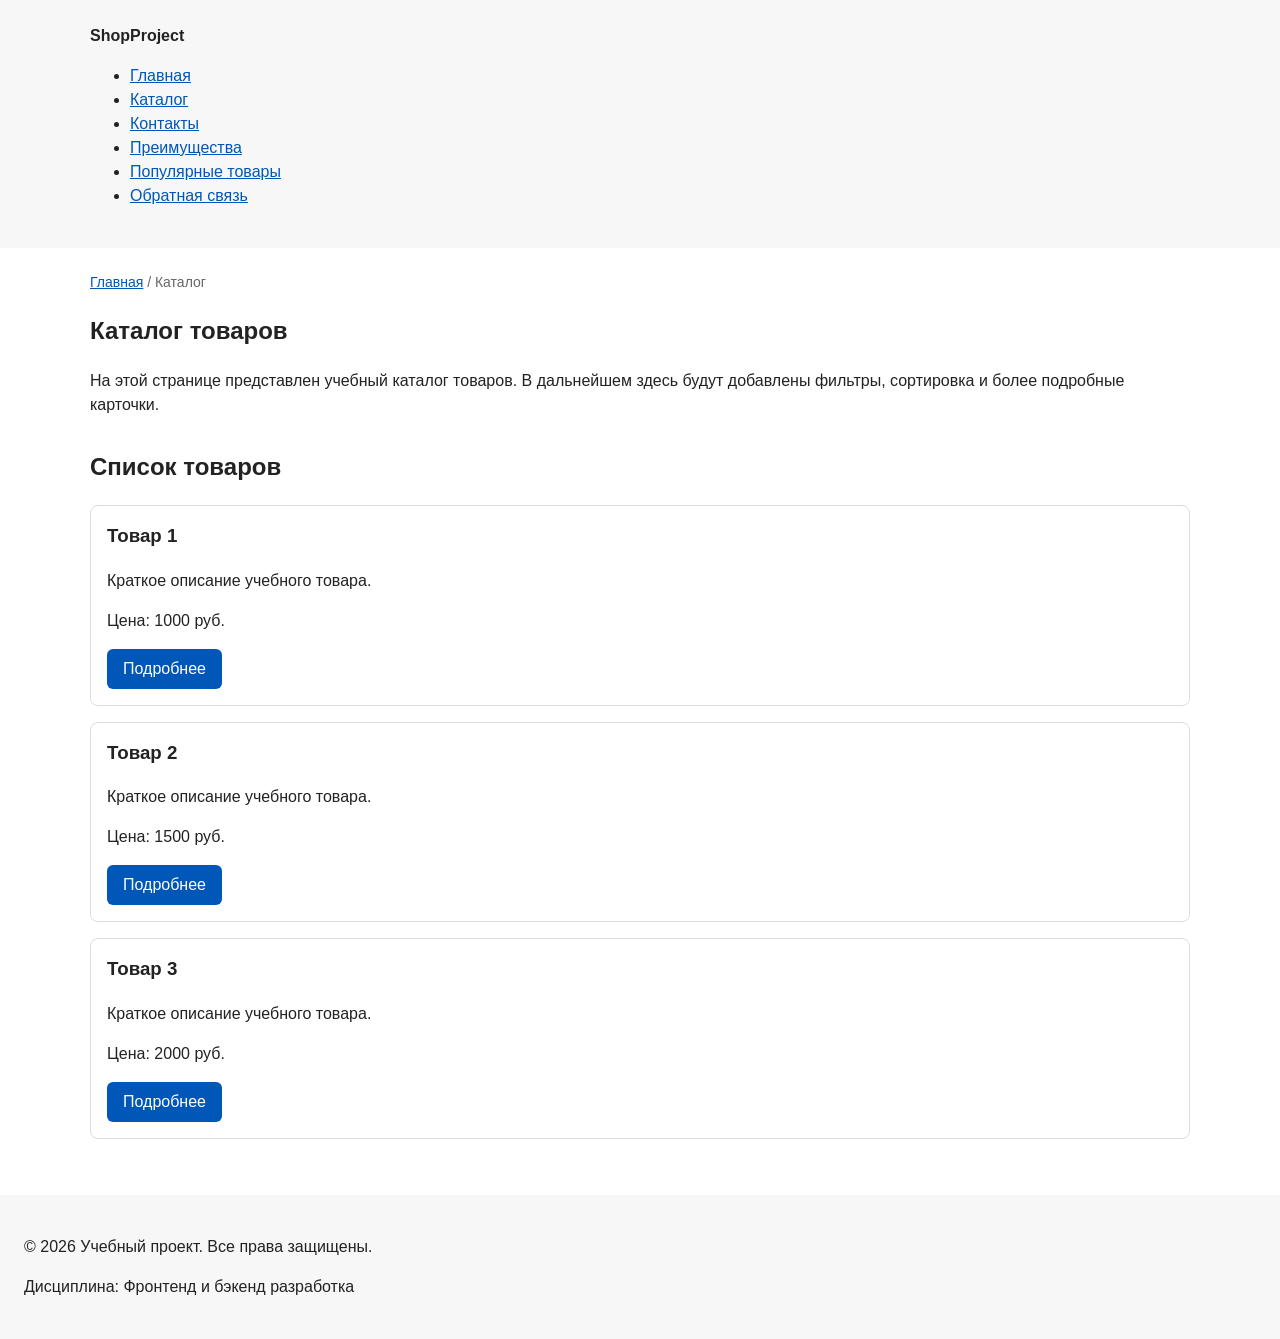
==== catalog.html @ d9f0897f "feat: add multi-page structure navigation and anchors" ====
<!DOCTYPE html>
<html lang="ru">
<head>
  <meta charset="UTF-8">
  <meta name="viewport" content="width=device-width, initial-scale=1.0">
  <meta name="description" content="Каталог товаров учебного интернет-магазина.">
  <title>Каталог товаров — Учебный интернет-магазин</title>
  <link rel="stylesheet" href="css/style.css">
</head>
<body>
  <header>
    <div class="site-header">
      <a class="site-logo" href="index.html">ShopProject</a>

      <nav class="site-nav" aria-label="Основная навигация">
        <ul class="site-nav__list">
          <li><a href="index.html">Главная</a></li>
          <li><a href="catalog.html">Каталог</a></li>
          <li><a href="contacts.html">Контакты</a></li>
          <li><a href="index.html#advantages">Преимущества</a></li>
          <li><a href="index.html#popular">Популярные товары</a></li>
          <li><a href="contacts.html#contacts">Обратная связь</a></li>
        </ul>
      </nav>
    </div>
  </header>

  <main>
    <nav class="breadcrumbs" aria-label="Хлебные крошки">
      <a href="index.html">Главная</a>
      <span>Каталог</span>
    </nav>

    <section class="section">
      <h1>Каталог товаров</h1>
      <p>
        На этой странице представлен учебный каталог товаров.
        В дальнейшем здесь будут добавлены фильтры, сортировка и более
        подробные карточки.
      </p>
    </section>

    <section class="section">
      <h2>Список товаров</h2>

      <article class="product-card">
        <h3>Товар 1</h3>
        <p>Краткое описание учебного товара.</p>
        <p>Цена: 1000 руб.</p>
        <a class="button" href="index.html#popular">Подробнее</a>
      </article>

      <article class="product-card">
        <h3>Товар 2</h3>
        <p>Краткое описание учебного товара.</p>
        <p>Цена: 1500 руб.</p>
        <a class="button" href="index.html#popular">Подробнее</a>
      </article>

      <article class="product-card">
        <h3>Товар 3</h3>
        <p>Краткое описание учебного товара.</p>
        <p>Цена: 2000 руб.</p>
        <a class="button" href="index.html#popular">Подробнее</a>
      </article>
    </section>
  </main>

  <footer>
    <p>&copy; 2026 Учебный проект. Все права защищены.</p>
    <p>Дисциплина: Фронтенд и бэкенд разработка</p>
  </footer>
</body>
</html>
---- css/style.css ----
/*
    Универсальное правило для всех элементов.
    border-box делает расчёт размеров более понятным:
    width включает content, padding и border
*/

/* ===============================
   1. Переменные проекта
   =============================== */
html {
  scroll-behavior: smooth;
}

:root {
  /* Основные цвета проекта */
  --color-bg: #ffffff;
  --color-text: #222222;
  --color-muted: #666666;
  --color-primary: #0057b8;
  --color-primary-dark: #003f86;
  --color-border: #dddddd;
  --color-surface: #f7f7f7;
  --color-surface-accent: #eef5ff;
  --color-danger: #b00020;
  --color-success: #168a2f;
  --color-success-bg: #eefaf0;
  --color-white: #ffffff;

  /* Отступы */
  --space-xs: 4px;
  --space-sm: 8px;
  --space-md: 16px;
  --space-lg: 24px;
  --space-xl: 32px;

  /* Скругления */
  --radius-sm: 6px;
  --radius-md: 8px;
  --radius-lg: 12px;

  /* Размеры */
  --container-width: 1100px;
}


/* ===============================
   2. Базовые стили
   =============================== */

* {
  box-sizing: border-box;
}

body {
  margin: 0;
  font-family: Arial, sans-serif;
  line-height: 1.5;
  color: var(--color-text);
  background-color: var(--color-bg);
}


header,
main,
footer {
    padding: var(--space-lg);
}

header {
    background-color: var(--color-surface);
}

footer {
    background-color: var(--color-surface);
}

.site-header {
    max-width: 1100px;
    margin: 0 auto;
}

.site-logo {
    font-weight: bold;
    text-decoration: none;
    color: #222222;
}

.site-nav list li {
    padding: 0;
    margin: 16px 0 0;
    list-style: none;
}

.site-nav list a {
    color: #0057b8;
    text-decoration: none;
}

.site-nav list a:hover {
    text-decoration: underline;
}

:target {
  outline: 2px dashed var(--color-primary);
  outline-offset: 4px;
}

/*
  Hero-блок — первый крупный блок страницы.
  Он визуально отделяется от остальных разделов фоном и отступами.
*/
/* ===============================
   4. Компоненты страницы
   =============================== */

.hero {
  max-width: var(--container-width);
  margin: 0 auto var(--space-xl);
  padding: var(--space-xl) var(--space-lg);
  background-color: var(--color-surface-accent);
  border-radius: var(--radius-lg);
}

.section {
  max-width: var(--container-width);
  margin: 0 auto var(--space-xl);
}

.section h2 {
  margin-top: 0;
}



.breadcrumbs {
  max-width: var(--container-width);
  margin: 0 auto var(--space-md);
  font-size: 14px;
  color: var(--color-muted);
}

.breadcrumbs a {
  color: var(--color-primary);
}

.breadcrumbs span::before {
  content: " / ";
  color: var(--color-muted);
}

/*
  Карточка товара — самостоятельный блок.
  На следующих занятиях карточки будут доработаны и выстроены в сетку.
*/
.product-card {
  margin-bottom: var(--space-md);
  padding: var(--space-md);
  border: 1px solid var(--color-border);
  border-radius: var(--radius-md);
  background-color: var(--color-bg);
}

.product-card:hover {
  border-color: var(--color-primary);
}

.product-card h3 {
  margin-top: 0;
}





.button {
  display: inline-block;
  padding: var(--space-sm) var(--space-md);
  color: var(--color-white);
  background-color: var(--color-primary);
  text-decoration: none;
  border: none;
  border-radius: var(--radius-sm);
  cursor: pointer;
}

.button:hover {
  background-color: var(--color-primary-dark);
}

.button:focus-visible {
  outline: 2px solid var(--color-primary);
  outline-offset: 3px;
}

.button:disabled {
  opacity: 0.6;
  cursor: not-allowed;
}


/*
  Дополнительный информационный блок.
*/
.aside-info {
  max-width: var(--container-width);
  margin: 0 auto var(--space-xl);
  padding: var(--space-md);
  border-left: 4px solid var(--color-primary);
  background-color: var(--color-surface);
}


/*
  Модальное окно.
  Элемент dialog сам умеет открываться поверх страницы.
*/
/* ===============================
   5. Форма и модальное окно
   =============================== */

.order-dialog {
  width: min(100% - 32px, 560px);
  padding: var(--space-lg);
  border: none;
  border-radius: var(--radius-lg);
}

.order-dialog::backdrop {
  background-color: rgba(0, 0, 0, 0.5);
}

.form-field {
  margin-bottom: var(--space-md);
}

.form-field label {
  display: block;
  margin-bottom: var(--space-xs);
}

.form-field input,
.form-field select,
.form-field textarea {
  width: 100%;
  padding: 10px 12px;
  border: 1px solid var(--color-border);
  border-radius: var(--radius-sm);
  font: inherit;
}

.form-field input[type="checkbox"] {
  width: auto;
}

.form-field small {
  display: block;
  margin-top: var(--space-xs);
  color: var(--color-muted);
}


/*
  Видимый фокус для клавиатурной навигации.
*/
.form-field input:hover,
.form-field select:hover,
.form-field textarea:hover {
  border-color: var(--color-primary);
}

.form-field input:focus-visible,
.form-field select:focus-visible,
.form-field textarea:focus-visible,
.form-actions button:focus-visible {
  outline: 2px solid var(--color-primary);
  outline-offset: 3px;
}

[aria-invalid="true"] {
  border-color: var(--color-danger);
}


/*
  Подсветка ошибочных полей.
  Атрибут aria-invalid будет добавляться через JavaScript.
*/
[aria-invalid="true"] {
  border-color: #b00020;
}

/*
  Кнопки формы.
*/
.form-actions {
  display: flex;
  gap: 12px;
  margin-top: 20px;
}

/*
  Сообщение об успешной отправке.
*/
.success-message {
  max-width: var(--container-width);
  margin: var(--space-lg) auto;
  padding: var(--space-md);
  border-left: 4px solid var(--color-success);
  background-color: var(--color-success-bg);
}


/* ===============================
   3. Общие элементы интерфейса
   =============================== */

a {
  color: var(--color-primary);
}

a:hover {
  color: var(--color-primary-dark);
}

a:focus-visible {
  outline: 2px solid var(--color-primary);
  outline-offset: 3px;
}
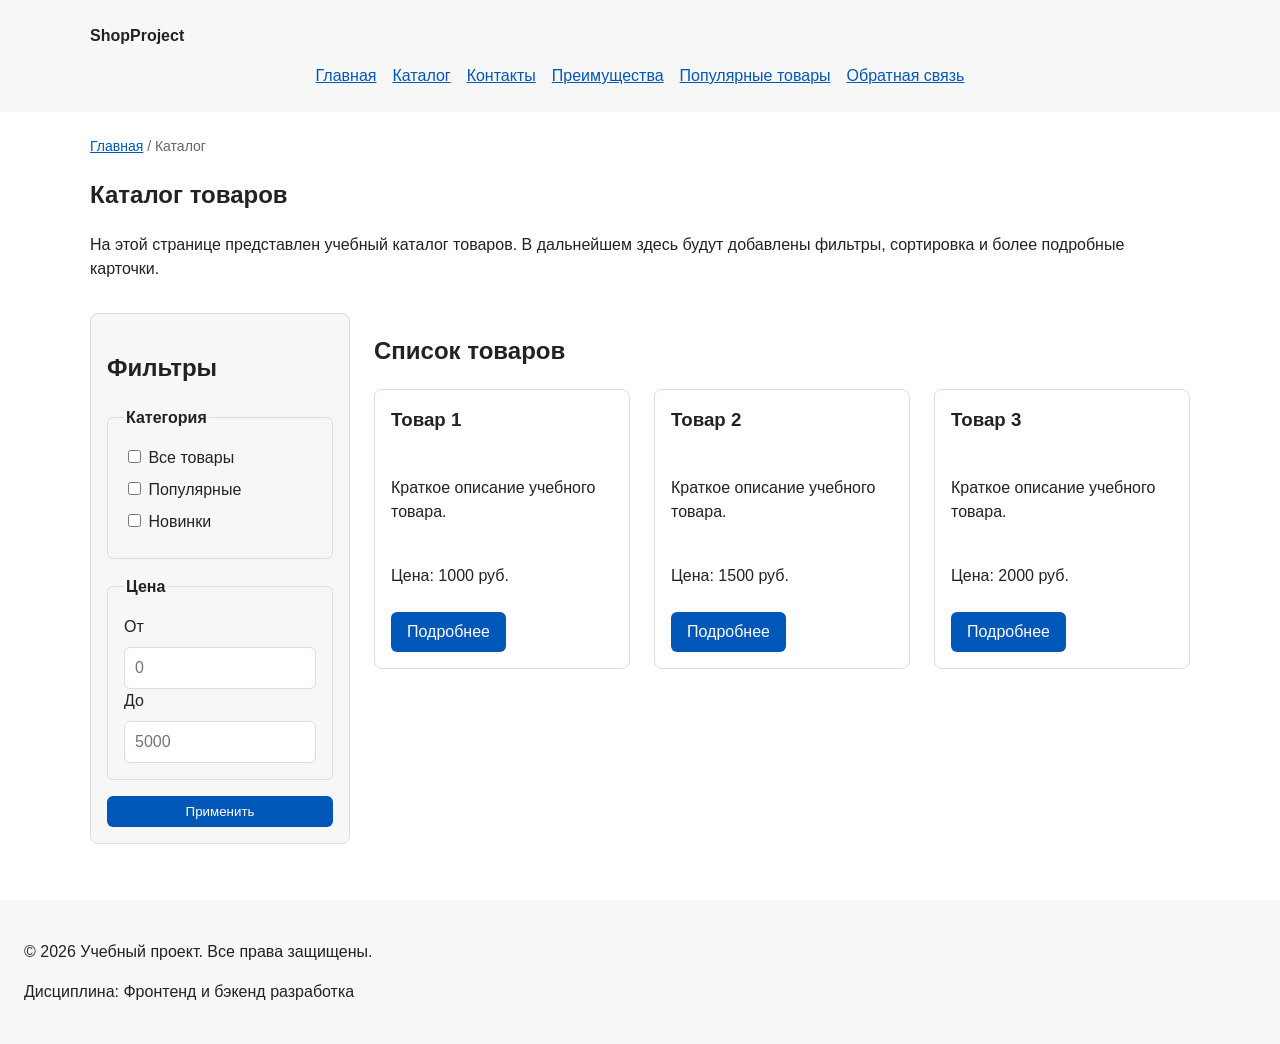
==== commit b612be97: "feat: add flex navigation and grid catalog layout" ====
--- a/catalog.html
+++ b/catalog.html
@@ -6,6 +6,10 @@
   <meta name="description" content="Каталог товаров учебного интернет-магазина.">
   <title>Каталог товаров — Учебный интернет-магазин</title>
   <link rel="stylesheet" href="css/style.css">
+  <meta property="og:type" content="website">
+  <meta property="og:title" content="Учебный интернет-магазин">
+  <meta property="og:description" content="Учебный frontend-проект интернет-магазина.">
+  <meta property="og:image" content="https://username.github.io/kr1-html-css-shop/images/preview.png">
 </head>
 <body>
   <header>
@@ -40,29 +44,70 @@
       </p>
     </section>
 
-    <section class="section">
-      <h2>Список товаров</h2>
+    <section class="catalog-layout">
+        <aside class="catalog-filters">
+            <h2>Фильтры</h2>
 
-      <article class="product-card">
-        <h3>Товар 1</h3>
-        <p>Краткое описание учебного товара.</p>
-        <p>Цена: 1000 руб.</p>
-        <a class="button" href="index.html#popular">Подробнее</a>
-      </article>
+            <form class="filters-form" action="#" method="get">
+            <fieldset>
+                <legend>Категория</legend>
 
-      <article class="product-card">
-        <h3>Товар 2</h3>
-        <p>Краткое описание учебного товара.</p>
-        <p>Цена: 1500 руб.</p>
-        <a class="button" href="index.html#popular">Подробнее</a>
-      </article>
+                <label>
+                <input type="checkbox" name="category" value="all">
+                Все товары
+                </label>
 
-      <article class="product-card">
-        <h3>Товар 3</h3>
-        <p>Краткое описание учебного товара.</p>
-        <p>Цена: 2000 руб.</p>
-        <a class="button" href="index.html#popular">Подробнее</a>
-      </article>
+                <label>
+                <input type="checkbox" name="category" value="popular">
+                Популярные
+                </label>
+
+                <label>
+                <input type="checkbox" name="category" value="new">
+                Новинки
+                </label>
+            </fieldset>
+
+            <fieldset>
+                <legend>Цена</legend>
+
+                <label for="price-from">От</label>
+                <input id="price-from" name="price-from" type="number" min="0" placeholder="0">
+
+                <label for="price-to">До</label>
+                <input id="price-to" name="price-to" type="number" min="0" placeholder="5000">
+            </fieldset>
+
+            <button class="button" type="submit">Применить</button>
+            </form>
+        </aside>
+
+        <section class="catalog-products">
+            <h2>Список товаров</h2>
+
+            <div class="products-grid">
+             <article class="product-card">
+                <h3>Товар 1</h3>
+                <p>Краткое описание учебного товара.</p>
+                <p>Цена: 1000 руб.</p>
+                <a class="button" href="index.html#popular">Подробнее</a>
+            </article>
+
+            <article class="product-card">
+                <h3>Товар 2</h3>
+                <p>Краткое описание учебного товара.</p>
+                <p>Цена: 1500 руб.</p>
+                <a class="button" href="index.html#popular">Подробнее</a>
+            </article>
+
+            <article class="product-card">
+                <h3>Товар 3</h3>
+                <p>Краткое описание учебного товара.</p>
+                <p>Цена: 2000 руб.</p>
+                <a class="button" href="index.html#popular">Подробнее</a>
+            </article>
+            </div>
+        </section>
     </section>
   </main>
 
--- a/css/style.css
+++ b/css/style.css
@@ -85,6 +85,18 @@
     color: #222222;
 }
 
+.site-nav__list {
+  display: flex;
+  flex-wrap: wrap;
+  justify-content: center;
+  align-items: center;
+  gap: var(--space-md);
+  padding: 0;
+  margin: var(--space-md) 0 0;
+  list-style: none;
+}
+
+
 .site-nav list li {
     padding: 0;
     margin: 16px 0 0;
@@ -92,13 +104,19 @@
 }
 
 .site-nav list a {
-    color: #0057b8;
-    text-decoration: none;
-}
+  display: inline-block;
+  padding: var(--space-sm) var(--space-md);
+  color: var(--color-primary);
+  text-decoration: none;
+  border-radius: var(--radius-sm);
+}
+
 
 .site-nav list a:hover {
-    text-decoration: underline;
-}
+  color: var(--color-white);
+  background-color: var(--color-primary);
+}
+
 
 :target {
   outline: 2px dashed var(--color-primary);
@@ -153,13 +171,21 @@
   На следующих занятиях карточки будут доработаны и выстроены в сетку.
 */
 .product-card {
-  margin-bottom: var(--space-md);
+  display: flex;
+  flex-direction: column;
+  gap: var(--space-sm);
+  margin-bottom: 0;
   padding: var(--space-md);
   border: 1px solid var(--color-border);
   border-radius: var(--radius-md);
   background-color: var(--color-bg);
 }
 
+.product-card .button {
+  margin-top: auto;
+  align-self: flex-start;
+}
+
 .product-card:hover {
   border-color: var(--color-primary);
 }
@@ -168,8 +194,33 @@
   margin-top: 0;
 }
 
-
-
+.products-grid {
+  display: grid;
+  grid-template-columns: repeat(3, 1fr);
+  gap: var(--space-lg);
+}
+
+
+.catalog-layout {
+  max-width: var(--container-width);
+  margin: 0 auto var(--space-xl);
+  display: grid;
+  grid-template-columns: 260px 1fr;
+  grid-template-areas: "filters products";
+  gap: var(--space-lg);
+}
+
+.catalog-filters {
+  grid-area: filters;
+  padding: var(--space-md);
+  border: 1px solid var(--color-border);
+  border-radius: var(--radius-md);
+  background-color: var(--color-surface);
+}
+
+.catalog-products {
+  grid-area: products;
+}
 
 
 .button {
@@ -197,6 +248,34 @@
   cursor: not-allowed;
 }
 
+.filters-form {
+  display: grid;
+  gap: var(--space-md);
+}
+
+.filters-form fieldset {
+  margin: 0;
+  padding: var(--space-md);
+  border: 1px solid var(--color-border);
+  border-radius: var(--radius-sm);
+}
+
+.filters-form legend {
+  font-weight: 700;
+}
+
+.filters-form label {
+  display: block;
+  margin-bottom: var(--space-sm);
+}
+
+.filters-form input[type="number"] {
+  width: 100%;
+  padding: 8px 10px;
+  border: 1px solid var(--color-border);
+  border-radius: var(--radius-sm);
+  font: inherit;
+}
 
 /*
   Дополнительный информационный блок.
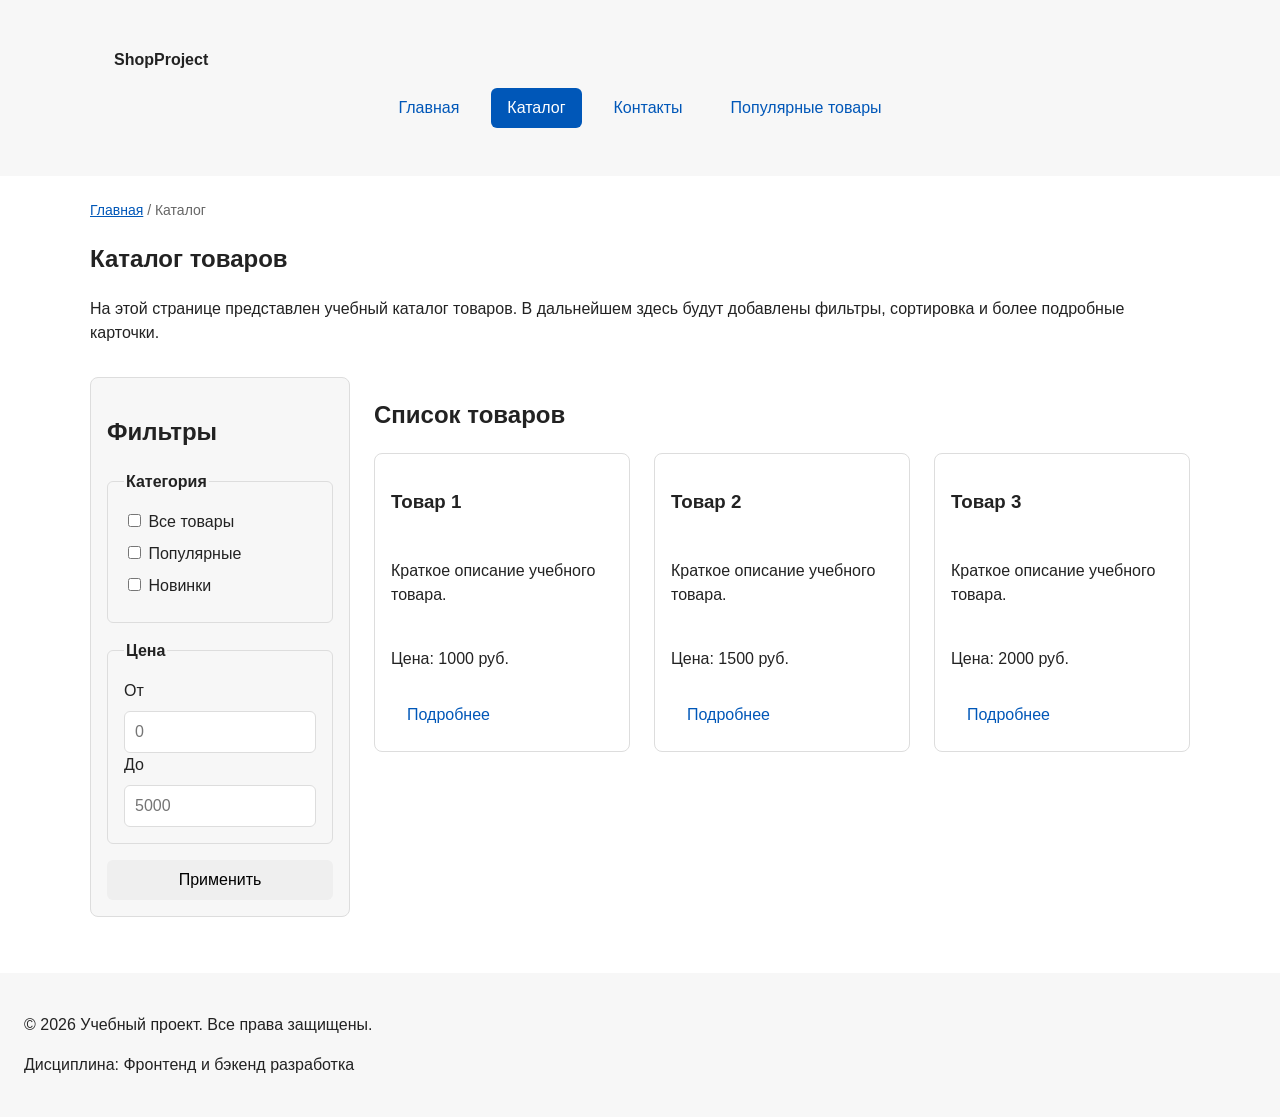
==== commit bae9cf63: "refactor: apply BEM naming to CSS classes" ====
--- a/catalog.html
+++ b/catalog.html
@@ -12,28 +12,39 @@
   <meta property="og:image" content="https://username.github.io/kr1-html-css-shop/images/preview.png">
 </head>
 <body>
-  <header>
-    <div class="site-header">
-      <a class="site-logo" href="index.html">ShopProject</a>
+  <header class="site-header">
+      <div class="site-header__inner">
+        <a class="site-header__logo" href="index.html">ShopProject</a>
 
-      <nav class="site-nav" aria-label="Основная навигация">
-        <ul class="site-nav__list">
-          <li><a href="index.html">Главная</a></li>
-          <li><a href="catalog.html">Каталог</a></li>
-          <li><a href="contacts.html">Контакты</a></li>
-          <li><a href="index.html#advantages">Преимущества</a></li>
-          <li><a href="index.html#popular">Популярные товары</a></li>
-          <li><a href="contacts.html#contacts">Обратная связь</a></li>
-        </ul>
-      </nav>
-    </div>
-  </header>
+        <nav class="site-nav" aria-label="Основная навигация">
+          <ul class="site-nav__list">
+            <li class="site-nav__item">
+              <a class="site-nav__link" href="index.html">
+                Главная
+              </a>
+            </li>
+            <li class="site-nav__item">
+              <a class="site-nav__link site-nav__link--active" href="catalog.html">Каталог</a>
+            </li>
+            <li class="site-nav__item">
+              <a class="site-nav__link" href="contacts.html">Контакты</a>
+            </li>
+            <li class="site-nav__item">
+              <a class="site-nav__link" href="index.html#popular">
+                Популярные товары
+              </a>
+            </li>
+          </ul>
+        </nav>
+      </div>
+    </header>
 
   <main>
     <nav class="breadcrumbs" aria-label="Хлебные крошки">
-      <a href="index.html">Главная</a>
-      <span>Каталог</span>
+      <a class="breadcrumbs__link" href="index.html">Главная</a>
+      <span class="breadcrumbs__current">Каталог</span>
     </nav>
+
 
     <section class="section">
       <h1>Каталог товаров</h1>
@@ -111,7 +122,7 @@
     </section>
   </main>
 
-  <footer>
+  <footer class="site-footer">
     <p>&copy; 2026 Учебный проект. Все права защищены.</p>
     <p>Дисциплина: Фронтенд и бэкенд разработка</p>
   </footer>
--- a/css/style.css
+++ b/css/style.css
@@ -75,14 +75,19 @@
 }
 
 .site-header {
-    max-width: 1100px;
-    margin: 0 auto;
-}
-
-.site-logo {
-    font-weight: bold;
-    text-decoration: none;
-    color: #222222;
+  background-color: var(--color-surface);
+}
+
+.site-header__inner {
+  max-width: var(--container-width);
+  margin: 0 auto;
+  padding: var(--space-lg);
+}
+
+.site-header__logo {
+  font-weight: 700;
+  color: var(--color-text);
+  text-decoration: none;
 }
 
 .site-nav__list {
@@ -96,14 +101,7 @@
   list-style: none;
 }
 
-
-.site-nav list li {
-    padding: 0;
-    margin: 16px 0 0;
-    list-style: none;
-}
-
-.site-nav list a {
+.site-nav__link {
   display: inline-block;
   padding: var(--space-sm) var(--space-md);
   color: var(--color-primary);
@@ -111,11 +109,21 @@
   border-radius: var(--radius-sm);
 }
 
-
-.site-nav list a:hover {
+.site-nav__link:hover {
   color: var(--color-white);
   background-color: var(--color-primary);
 }
+
+.site-nav__link:focus-visible {
+  outline: 2px solid var(--color-primary);
+  outline-offset: 3px;
+}
+
+.site-nav__link--active {
+  color: var(--color-white);
+  background-color: var(--color-primary);
+}
+
 
 
 :target {
@@ -157,11 +165,11 @@
   color: var(--color-muted);
 }
 
-.breadcrumbs a {
+.breadcrumbs__link {
   color: var(--color-primary);
 }
 
-.breadcrumbs span::before {
+.breadcrumbs__current::before {
   content: " / ";
   color: var(--color-muted);
 }
@@ -170,28 +178,51 @@
   Карточка товара — самостоятельный блок.
   На следующих занятиях карточки будут доработаны и выстроены в сетку.
 */
+
 .product-card {
   display: flex;
   flex-direction: column;
   gap: var(--space-sm);
-  margin-bottom: 0;
   padding: var(--space-md);
   border: 1px solid var(--color-border);
   border-radius: var(--radius-md);
   background-color: var(--color-bg);
 }
 
-.product-card .button {
+.product-card:hover {
+  border-color: var(--color-primary);
+}
+
+.product-card--featured {
+  border-color: var(--color-primary);
+}
+
+.product-card--discount {
+  border-color: var(--color-danger);
+}
+
+.product-card__title {
+  margin: 0;
+  color: var(--color-text);
+}
+
+.product-card__description {
+  margin: 0;
+  color: var(--color-muted);
+}
+
+.product-card__price {
+  margin: 0;
+  font-weight: 700;
+}
+
+.product-card--discount .product-card__price {
+  color: var(--color-danger);
+}
+
+.product-card__button {
   margin-top: auto;
   align-self: flex-start;
-}
-
-.product-card:hover {
-  border-color: var(--color-primary);
-}
-
-.product-card h3 {
-  margin-top: 0;
 }
 
 .products-grid {
@@ -226,16 +257,31 @@
 .button {
   display: inline-block;
   padding: var(--space-sm) var(--space-md);
+  border: none;
+  border-radius: var(--radius-sm);
+  font: inherit;
+  text-decoration: none;
+  cursor: pointer;
+}
+
+.button--primary {
   color: var(--color-white);
   background-color: var(--color-primary);
-  text-decoration: none;
-  border: none;
-  border-radius: var(--radius-sm);
-  cursor: pointer;
-}
-
-.button:hover {
+}
+
+.button--primary:hover {
   background-color: var(--color-primary-dark);
+}
+
+.button--secondary {
+  color: var(--color-primary);
+  background-color: transparent;
+  border: 1px solid var(--color-primary);
+}
+
+.button--secondary:hover {
+  color: var(--color-white);
+  background-color: var(--color-primary);
 }
 
 .button:focus-visible {
@@ -243,10 +289,12 @@
   outline-offset: 3px;
 }
 
-.button:disabled {
+.button:disabled,
+.button--disabled {
   opacity: 0.6;
   cursor: not-allowed;
 }
+
 
 .filters-form {
   display: grid;
@@ -308,18 +356,22 @@
   background-color: rgba(0, 0, 0, 0.5);
 }
 
-.form-field {
+.order-dialog__title {
+  margin-top: 0;
+}
+
+.order-form__field {
   margin-bottom: var(--space-md);
 }
 
-.form-field label {
+.order-form__label {
   display: block;
   margin-bottom: var(--space-xs);
 }
 
-.form-field input,
-.form-field select,
-.form-field textarea {
+.order-form__input,
+.order-form__select,
+.order-form__textarea {
   width: 100%;
   padding: 10px 12px;
   border: 1px solid var(--color-border);
@@ -327,45 +379,32 @@
   font: inherit;
 }
 
-.form-field input[type="checkbox"] {
-  width: auto;
-}
-
-.form-field small {
-  display: block;
-  margin-top: var(--space-xs);
-  color: var(--color-muted);
-}
-
-
-/*
-  Видимый фокус для клавиатурной навигации.
-*/
-.form-field input:hover,
-.form-field select:hover,
-.form-field textarea:hover {
+.order-form__input:hover,
+.order-form__select:hover,
+.order-form__textarea:hover {
   border-color: var(--color-primary);
 }
 
-.form-field input:focus-visible,
-.form-field select:focus-visible,
-.form-field textarea:focus-visible,
-.form-actions button:focus-visible {
+.order-form__input:focus-visible,
+.order-form__select:focus-visible,
+.order-form__textarea:focus-visible {
   outline: 2px solid var(--color-primary);
   outline-offset: 3px;
 }
 
+.order-form__actions {
+  display: flex;
+  gap: var(--space-md);
+  margin-top: var(--space-lg);
+}
+
+
+/*
+  Подсветка ошибочных полей.
+  Атрибут aria-invalid будет добавляться через JavaScript.
+*/
 [aria-invalid="true"] {
   border-color: var(--color-danger);
-}
-
-
-/*
-  Подсветка ошибочных полей.
-  Атрибут aria-invalid будет добавляться через JavaScript.
-*/
-[aria-invalid="true"] {
-  border-color: #b00020;
 }
 
 /*
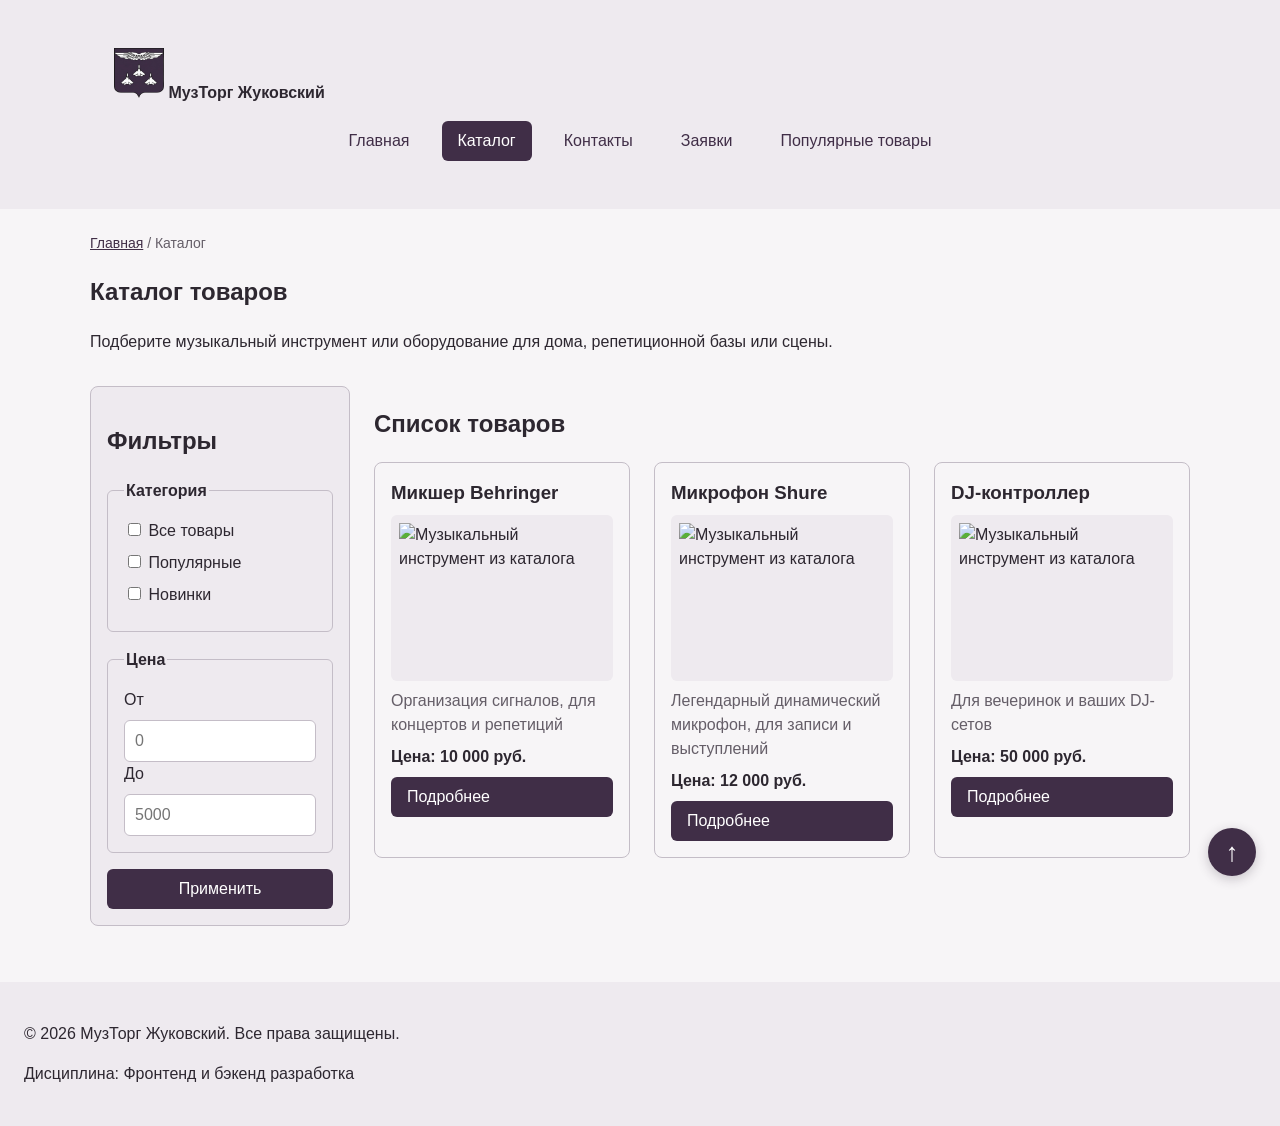
==== commit d820cffd: "fix: prepare HTML CSS project for submission" ====
--- a/catalog.html
+++ b/catalog.html
@@ -3,19 +3,19 @@
 <head>
   <meta charset="UTF-8">
   <meta name="viewport" content="width=device-width, initial-scale=1.0">
-  <meta name="description" content="Каталог товаров учебного интернет-магазина.">
-  <title>Каталог товаров — Учебный интернет-магазин</title>
+  <meta name="description" content="Каталог музыкальных инструментов и оборудования МузТорг Жуковский.">
+  <title>Каталог — МузТорг Жуковский</title>
   <link rel="stylesheet" href="css/style.css">
   <meta property="og:type" content="website">
-  <meta property="og:title" content="Учебный интернет-магазин">
-  <meta property="og:description" content="Учебный frontend-проект интернет-магазина.">
+  <meta property="og:title" content="Каталог — МузТорг Жуковский">
+  <meta property="og:description" content="Музыкальные инструменты и оборудование для занятий, репетиций и сцены.">
   <meta property="og:image" content="https://username.github.io/kr1-html-css-shop/images/preview.png">
 </head>
 <body>
-  <header class="site-header">
+  <header class="site-header" id="top">
       <div class="site-header__inner">
-        <a class="site-header__logo" href="index.html">ShopProject</a>
-
+        <img class="header--img__logo" src="images/image.png">
+        <a class="site-header__logo" href="index.html">МузТорг Жуковский</a>
         <nav class="site-nav" aria-label="Основная навигация">
           <ul class="site-nav__list">
             <li class="site-nav__item">
@@ -28,6 +28,9 @@
             </li>
             <li class="site-nav__item">
               <a class="site-nav__link" href="contacts.html">Контакты</a>
+            </li>
+            <li class="site-nav__item">
+              <a class="site-nav__link" href="orders.html">Заявки</a>
             </li>
             <li class="site-nav__item">
               <a class="site-nav__link" href="index.html#popular">
@@ -49,9 +52,7 @@
     <section class="section">
       <h1>Каталог товаров</h1>
       <p>
-        На этой странице представлен учебный каталог товаров.
-        В дальнейшем здесь будут добавлены фильтры, сортировка и более
-        подробные карточки.
+        Подберите музыкальный инструмент или оборудование для дома, репетиционной базы или сцены.
       </p>
     </section>
 
@@ -98,23 +99,26 @@
 
             <div class="products-grid">
              <article class="product-card">
-                <h3>Товар 1</h3>
-                <p>Краткое описание учебного товара.</p>
-                <p>Цена: 1000 руб.</p>
+                <h3 class="product-card__title">Микшер Behringer</h3>
+                <img class="product-card__image" src="https://bxuiiaeu1l.a.trbcdn.net/2rd/7xa/upl/rac/w0w/c48/kwk/gg4/s/2rd7xauplracw0wc48kwkgg4s.jpg" alt="Музыкальный инструмент из каталога" loading="lazy" decoding="async">
+                <p class="product-card__description">Организация сигналов, для концертов и репетиций</p>
+                <p class="product-card__price">Цена: 10 000 руб.</p>
                 <a class="button" href="index.html#popular">Подробнее</a>
             </article>
 
             <article class="product-card">
-                <h3>Товар 2</h3>
-                <p>Краткое описание учебного товара.</p>
-                <p>Цена: 1500 руб.</p>
+                <h3 class="product-card__title">Микрофон Shure</h3>
+                <img class="product-card__image" src="https://encrypted-tbn0.gstatic.com/images?q=tbn:ANd9GcQiuOlkQvFRg10ZYWpsodNN0Nqq104lc87C_4ubjngDNvwfJYEVbi7QLcMj&s=10" alt="Музыкальный инструмент из каталога" loading="lazy" decoding="async">
+                <p class="product-card__description">Легендарный динамический микрофон, для записи и выступлений</p>
+                <p class="product-card__price">Цена: 12 000 руб.</p>
                 <a class="button" href="index.html#popular">Подробнее</a>
             </article>
 
             <article class="product-card">
-                <h3>Товар 3</h3>
-                <p>Краткое описание учебного товара.</p>
-                <p>Цена: 2000 руб.</p>
+                <h3 class="product-card__title">DJ-контроллер</h3>
+                <img class="product-card__image" src="https://bxuiiaeu1l.a.trbcdn.net/cjc/tnt/tdg/bw4/8ss/w08/ow8/sg8/cjctnttdgbw48ssw08ow8sg80.jpg" alt="Музыкальный инструмент из каталога" loading="lazy" decoding="async">
+                <p class="product-card__description">Для вечеринок и ваших DJ-сетов</p>
+                <p class="product-card__price">Цена: 50 000 руб.</p>
                 <a class="button" href="index.html#popular">Подробнее</a>
             </article>
             </div>
@@ -123,8 +127,9 @@
   </main>
 
   <footer class="site-footer">
-    <p>&copy; 2026 Учебный проект. Все права защищены.</p>
+    <p>&copy; 2026 МузТорг Жуковский. Все права защищены.</p>
     <p>Дисциплина: Фронтенд и бэкенд разработка</p>
   </footer>
+  <a class="scroll-top" href="#top" aria-label="Наверх" title="Наверх">↑</a>
 </body>
 </html>
--- a/css/style.css
+++ b/css/style.css
@@ -13,17 +13,19 @@
 
 :root {
   /* Основные цвета проекта */
-  --color-bg: #ffffff;
-  --color-text: #222222;
-  --color-muted: #666666;
-  --color-primary: #0057b8;
-  --color-primary-dark: #003f86;
-  --color-border: #dddddd;
-  --color-surface: #f7f7f7;
-  --color-surface-accent: #eef5ff;
-  --color-danger: #b00020;
-  --color-success: #168a2f;
-  --color-success-bg: #eefaf0;
+  --color-bg: #f7f5f7;
+  --color-text: #2d2730;
+  --color-muted: #655e68;
+  --color-primary: #402e47;
+  --color-primary-dark: #2d2032;
+  --color-accent: #736e1e;
+  --color-accent-dark: #5a5617;
+  --color-border: #c4bdc7;
+  --color-surface: #eeeaef;
+  --color-surface-accent: #e6e0e8;
+  --color-danger: #9b293b;
+  --color-success: #3d7048;
+  --color-success-bg: #edf4ee;
   --color-white: #ffffff;
 
   /* Отступы */
@@ -131,6 +133,10 @@
   outline-offset: 4px;
 }
 
+.site-header:target {
+  outline: none;
+}
+
 /*
   Hero-блок — первый крупный блок страницы.
   Он визуально отделяется от остальных разделов фоном и отступами.
@@ -154,6 +160,10 @@
 
 .section h2 {
   margin-top: 0;
+}
+
+.order-page__form {
+  max-width: 560px;
 }
 
 
@@ -194,7 +204,7 @@
 }
 
 .product-card--featured {
-  border-color: var(--color-primary);
+  border-color: var(--color-accent);
 }
 
 .product-card--discount {
@@ -223,6 +233,16 @@
 .product-card__button {
   margin-top: auto;
   align-self: flex-start;
+}
+
+.product-card__image {
+  display: block;
+  width: 100%;
+  aspect-ratio: 4 / 3;
+  object-fit: contain;
+  padding: var(--space-sm);
+  border-radius: var(--radius-sm);
+  background-color: var(--color-surface);
 }
 
 .products-grid {
@@ -257,6 +277,8 @@
 .button {
   display: inline-block;
   padding: var(--space-sm) var(--space-md);
+  color: var(--color-white);
+  background-color: var(--color-primary);
   border: none;
   border-radius: var(--radius-sm);
   font: inherit;
@@ -264,13 +286,17 @@
   cursor: pointer;
 }
 
+.button:hover {
+  background-color: var(--color-primary-dark);
+}
+
 .button--primary {
   color: var(--color-white);
-  background-color: var(--color-primary);
+  background-color: var(--color-accent);
 }
 
 .button--primary:hover {
-  background-color: var(--color-primary-dark);
+  background-color: var(--color-accent-dark);
 }
 
 .button--secondary {
@@ -285,7 +311,7 @@
 }
 
 .button:focus-visible {
-  outline: 2px solid var(--color-primary);
+  outline: 2px solid var(--color-accent);
   outline-offset: 3px;
 }
 
@@ -347,9 +373,11 @@
 
 .order-dialog {
   width: min(100% - 32px, 560px);
+  max-height: calc(100vh - 32px);
   padding: var(--space-lg);
   border: none;
   border-radius: var(--radius-lg);
+  overflow-y: auto;
 }
 
 .order-dialog::backdrop {
@@ -367,6 +395,24 @@
 .order-form__label {
   display: block;
   margin-bottom: var(--space-xs);
+}
+
+.order-form__label--checkbox {
+  display: flex;
+  align-items: center;
+  gap: var(--space-sm);
+  margin-right: auto;
+}
+
+.order-form__checkbox {
+  margin: 0;
+  accent-color: var(--color-accent);
+}
+
+.order-form__hint {
+  display: block;
+  margin-top: var(--space-xs);
+  color: var(--color-muted);
 }
 
 .order-form__input,
@@ -394,6 +440,8 @@
 
 .order-form__actions {
   display: flex;
+  flex-wrap: wrap;
+  align-items: center;
   gap: var(--space-md);
   margin-top: var(--space-lg);
 }
@@ -445,3 +493,37 @@
   outline-offset: 3px;
 }
 
+.scroll-top {
+  position: fixed;
+  right: var(--space-lg);
+  bottom: var(--space-lg);
+  z-index: 5;
+  display: grid;
+  width: 48px;
+  height: 48px;
+  place-items: center;
+  border-radius: 50%;
+  color: var(--color-white);
+  background-color: var(--color-primary);
+  box-shadow: 0 3px 12px rgb(45 32 50 / 24%);
+  font-size: 26px;
+  line-height: 1;
+  text-decoration: none;
+  transition: transform 160ms ease, background-color 160ms ease;
+}
+
+.scroll-top:hover {
+  color: var(--color-white);
+  background-color: var(--color-accent);
+  transform: translateY(-3px);
+}
+
+.scroll-top:focus-visible {
+  outline: 3px solid var(--color-accent);
+  outline-offset: 3px;
+}
+
+.header--img__logo {
+  width: 50px;
+  height: 50px;
+}
